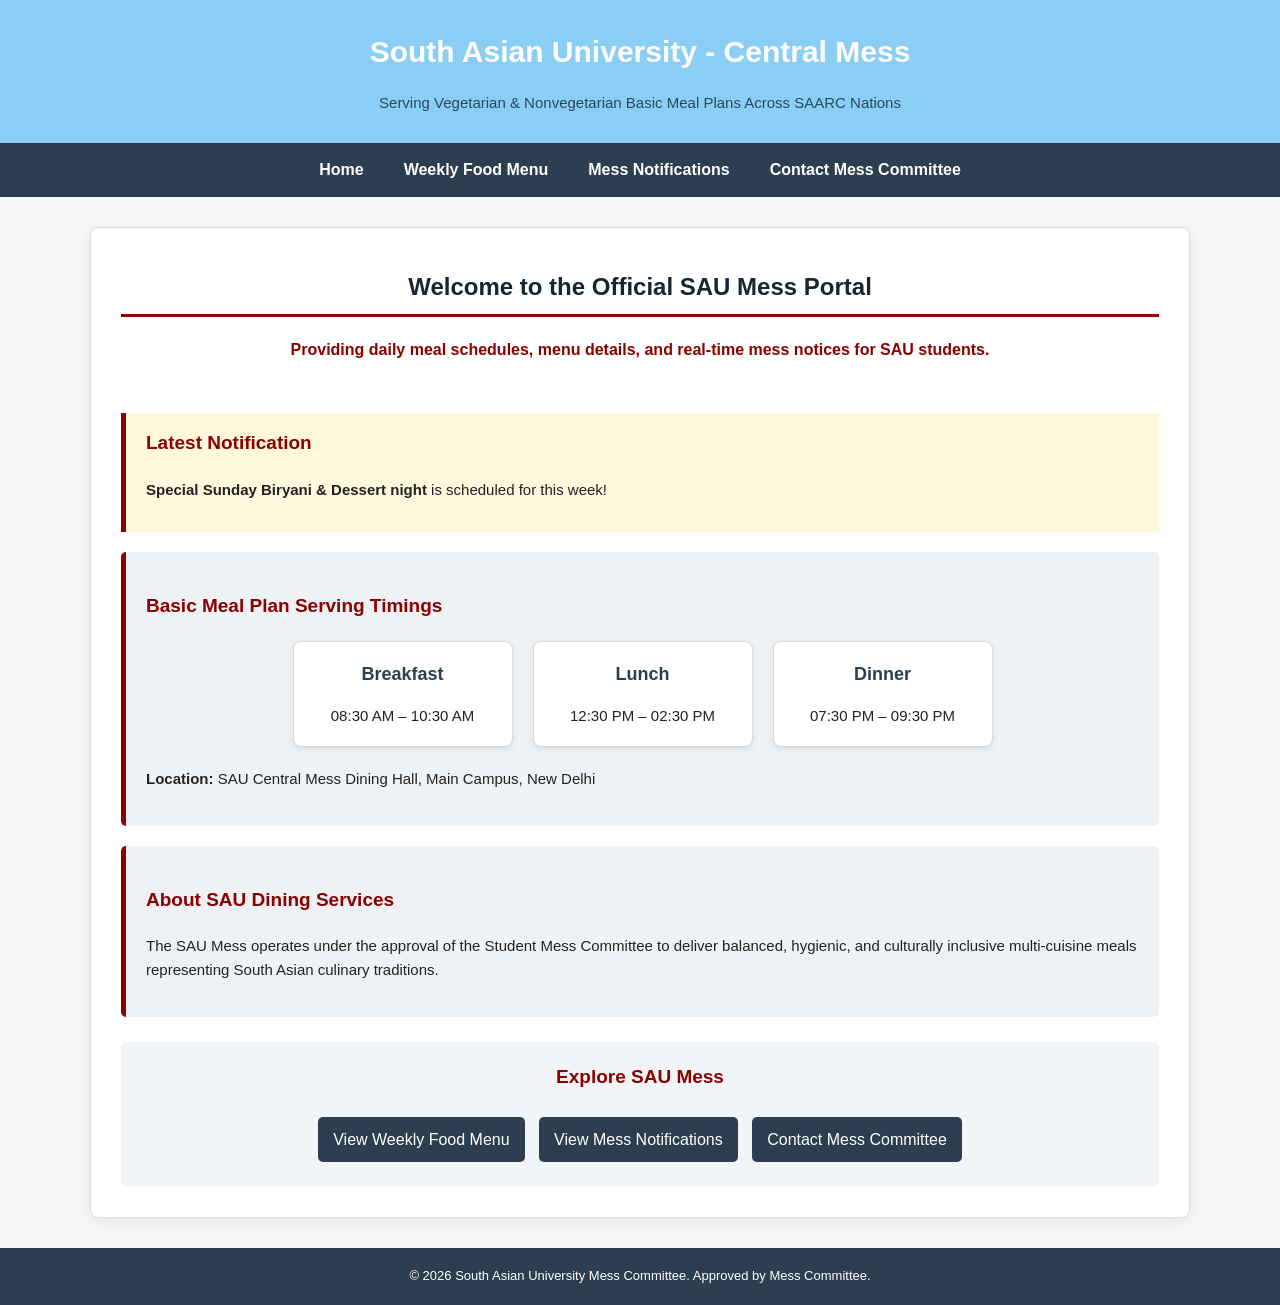
==== index.html @ 36ff06f4 "Add files via upload" ====
<!DOCTYPE html>
<html lang="en">

<head>
    <meta charset="UTF-8">
    <meta name="viewport" content="width=device-width, initial-scale=1.0">

    <title>SAU Central Mess - Home</title>

    <link rel="stylesheet" href="style.css">
</head>

<body>

    <!-- Header -->
    <header id="header">
        <h1>South Asian University - Central Mess</h1>

        <p>
            Serving Vegetarian & Nonvegetarian Basic Meal Plans
            Across SAARC Nations
        </p>
    </header>


    <!-- Navigation Bar -->
    <nav class="nav">

        <a href="index.html">Home</a>

        <a href="events.html">
            Weekly Food Menu
        </a>

        <a href="registration.html">
            Mess Notifications
        </a>

        <a href="contact.html">
            Contact Mess Committee
        </a>

    </nav>


    <!-- Main Content -->
    <main class="content">

        <!-- Welcome Section -->
        <section class="hero-section">

            <h2>Welcome to the Official SAU Mess Portal</h2>

            <p class="welcome-highlight">
                Providing daily meal schedules, menu details,
                and real-time mess notices for SAU students.
            </p>

        </section>


        <!-- Latest Notification -->
        <section class="notification">

            <h3>Latest Notification</h3>

            <p>
                <strong>
                    Special Sunday Biryani & Dessert night
                </strong>
                is scheduled for this week!
            </p>

        </section>


        


        <!-- Meal Timings -->
        <section class="section">

            <h3>Basic Meal Plan Serving Timings</h3>

            <div class="timing-container">

                <div class="timing-card">
                    <h4>Breakfast</h4>
                    <p>08:30 AM – 10:30 AM</p>
                </div>

                <div class="timing-card">
                    <h4>Lunch</h4>
                    <p>12:30 PM – 02:30 PM</p>
                </div>

                <div class="timing-card">
                    <h4>Dinner</h4>
                    <p>07:30 PM – 09:30 PM</p>
                </div>

            </div>

            <p>
                <strong>Location:</strong>
                SAU Central Mess Dining Hall,
                Main Campus, New Delhi
            </p>

        </section>


        <!-- About Section -->
        <section class="section">

            <h3>About SAU Dining Services</h3>

            <p>
                The SAU Mess operates under the approval of the
                Student Mess Committee to deliver balanced,
                hygienic, and culturally inclusive multi-cuisine
                meals representing South Asian culinary traditions.
            </p>

        </section>


        <!-- Quick Links -->
        <section class="quick-links">

            <h3>Explore SAU Mess</h3>

            <a href="events.html">
                View Weekly Food Menu
            </a>

            <a href="registration.html">
                View Mess Notifications
            </a>

            <a href="contact.html">
                Contact Mess Committee
            </a>

        </section>

    </main>


    <!-- Footer -->
    <footer class="footer">

        <p>
            &copy; 2026 South Asian University Mess Committee.
            Approved by Mess Committee.
        </p>

    </footer>

</body>
</html>
---- style.css ----
/* =========================================
   SAU MESS MENU - MAIN CSS
   ========================================= */


/* ---------- General Page Styling ---------- */

* {
    box-sizing: border-box;
}

html {
    scroll-behavior: smooth;
}

body {
    font-family: Arial, Helvetica, sans-serif;
    line-height: 1.6;

    background-color: #f4f6f8;
    color: #222222;

    margin: 0;
    padding: 0;
}


/* ---------- Headings ---------- */

h1,
h2,
h3,
h4 {
    font-family: "Trebuchet MS", Arial, sans-serif;
}

h1 {
    font-size: 30px;
    margin: 0 0 8px;
}

h2 {
    font-size: 24px;

    color: #1a252f;

    border-bottom: 3px solid #8b0000;

    padding-bottom: 8px;

    margin-top: 0;
}

h3 {
    font-size: 19px;
    color: #8b0000;
}

h4 {
    margin-bottom: 5px;
    color: #2c3e50;
}

p {
    font-size: 15px;
}


/* ---------- Header ---------- */

#header {
    background-color: #8bcef5;

    color: white;

    text-align: center;

    padding: 28px 15px;

    box-shadow: 0 2px 6px rgba(0, 0, 0, 0.15);
}

#header p {
    color: #29495c;
    margin-bottom: 0;
}


/* ---------- Navigation Bar ---------- */

.nav {
    background-color: #2c3e50;

    display: flex;

    justify-content: center;

    align-items: center;

    flex-wrap: wrap;

    padding: 0;
}

.nav a {
    color: white;

    text-decoration: none;

    padding: 14px 20px;

    display: block;

    font-weight: bold;

    transition: 0.3s;
}

.nav a:hover {
    background-color: #1a252f;

    color: #8bcef5;
}


/* ---------- Main Content ---------- */

.content {
    width: 88%;

    max-width: 1100px;

    margin: 30px auto;

    background-color: white;

    padding: 30px;

    border-radius: 8px;

    border: 1px solid #dddddd;

    box-shadow: 0 3px 12px rgba(0, 0, 0, 0.08);
}


/* ---------- Home Hero Section ---------- */

.hero-section {
    text-align: center;

    padding: 10px 0 15px;
}

.welcome-highlight {
    color: #8b0000;

    font-weight: bold;

    font-size: 16px;
}


/* ---------- Notification ---------- */

.notification {
    background-color: #fff8dc;

    border-left: 5px solid #8b0000;

    padding: 15px 20px;

    margin: 20px 0;
}

.notification h3 {
    margin-top: 0;
}


/* ---------- Images ---------- */

.image-section {
    margin: 25px 0;

    text-align: center;
}

.image-section img {
    width: 100%;

    max-height: 420px;

    object-fit: cover;

    border-radius: 8px;

    border: 1px solid #dddddd;
}

.contact-image {
    text-align: center;

    margin: 20px 0;
}

.contact-image img {
    width: 100%;

    max-width: 500px;

    height: 280px;

    object-fit: cover;

    border-radius: 8px;
}


/* ---------- General Sections ---------- */

.section {
    background-color: #eef2f5;

    padding: 20px;

    margin: 20px 0;

    border-left: 5px solid #8b0000;

    border-radius: 5px;
}


/* ---------- Meal Timing Cards ---------- */

.timing-container {
    display: flex;

    gap: 20px;

    justify-content: center;

    flex-wrap: wrap;

    margin: 20px 0;
}

.timing-card {
    background-color: white;

    border: 1px solid #d9d9d9;

    border-radius: 8px;

    padding: 18px;

    text-align: center;

    width: 220px;

    box-shadow: 0 2px 7px rgba(0, 0, 0, 0.08);
}

.timing-card h4 {
    font-size: 18px;

    margin-top: 0;
}

.timing-card p {
    margin-bottom: 0;
}


/* ---------- Quick Links ---------- */

.quick-links {
    background-color: #f1f5f8;

    padding: 20px;

    margin-top: 25px;

    border-radius: 6px;

    text-align: center;
}

.quick-links h3 {
    margin-top: 0;
}

.quick-links a {
    display: inline-block;

    background-color: #2c3e50;

    color: white;

    text-decoration: none;

    padding: 10px 15px;

    margin: 5px;

    border-radius: 5px;

    transition: 0.3s;
}

.quick-links a:hover {
    background-color: #8b0000;
}


/* ---------- Menu Sections ---------- */

.menu-section {
    margin-top: 30px;
}

.menu-section h3 {
    background-color: #eef2f5;

    padding: 12px 15px;

    border-left: 5px solid #8b0000;

    border-radius: 4px;
}


/* ---------- Menu Tables ---------- */

.menu-table {
    width: 100%;

    border-collapse: collapse;

    margin-bottom: 30px;

    background-color: white;
}

.menu-table th,
.menu-table td {
    border: 1px solid #d6d6d6;

    padding: 12px;

    text-align: left;
}

.menu-table th {
    background-color: #2c3e50;

    color: white;

    font-size: 16px;
}

.menu-table tr:nth-child(even) {
    background-color: #f7f9fa;
}

.menu-table tr:hover {
    background-color: #eef4f7;
}


/* ---------- Notification Boxes ---------- */

.event-box {
    background-color: #fcf8e3;

    border: 1px solid #eadfbd;

    border-left: 5px solid #8b0000;

    padding: 20px;

    margin-bottom: 20px;

    border-radius: 5px;
}

.event-box h3 {
    margin-top: 0;
}


/* ---------- Feedback Form ---------- */

.feedback-section {
    margin-top: 35px;
}

.form-container {
    background-color: #fafafa;

    padding: 20px;

    border: 1px solid #cccccc;

    border-radius: 6px;
}

fieldset {
    border: 1px solid #cccccc;

    padding: 20px;

    border-radius: 5px;
}

legend {
    color: #8b0000;

    padding: 0 8px;
}

label {
    font-weight: bold;
}

input[type="text"],
input[type="email"],
select,
textarea {
    width: 100%;

    max-width: 700px;

    padding: 10px;

    margin-top: 5px;

    border: 1px solid #cccccc;

    border-radius: 4px;

    font-family: Arial, sans-serif;
}

textarea {
    resize: vertical;
}

.checkbox-row {
    display: flex;

    align-items: flex-start;

    gap: 8px;
}

.checkbox-row label {
    font-weight: normal;
}


/* ---------- Buttons ---------- */

input[type="submit"],
input[type="reset"] {
    color: white;

    border: none;

    padding: 11px 20px;

    cursor: pointer;

    font-weight: bold;

    border-radius: 4px;

    margin-right: 8px;

    transition: 0.3s;
}

input[type="submit"] {
    background-color: #8b0000;
}

input[type="submit"]:hover {
    background-color: #650000;
}

input[type="reset"] {
    background-color: #7f8c8d;
}

input[type="reset"]:hover {
    background-color: #5f6a6b;
}


/* ---------- Footer ---------- */

.footer {
    background-color: #2c3e50;

    color: white;

    text-align: center;

    padding: 18px;

    margin-top: 30px;
}

.footer p {
    margin: 0;

    font-size: 13px;
}


/* ---------- Responsive Design ---------- */

@media (max-width: 700px) {

    h1 {
        font-size: 24px;
    }

    h2 {
        font-size: 21px;
    }

    .content {
        width: 94%;

        padding: 18px;
    }

    .nav {
        flex-direction: column;
    }

    .nav a {
        width: 100%;

        text-align: center;

        border-bottom: 1px solid #445;
    }

    .menu-table {
        font-size: 13px;
    }

    .menu-table th,
    .menu-table td {
        padding: 8px;
    }

    .timing-card {
        width: 100%;
    }

}
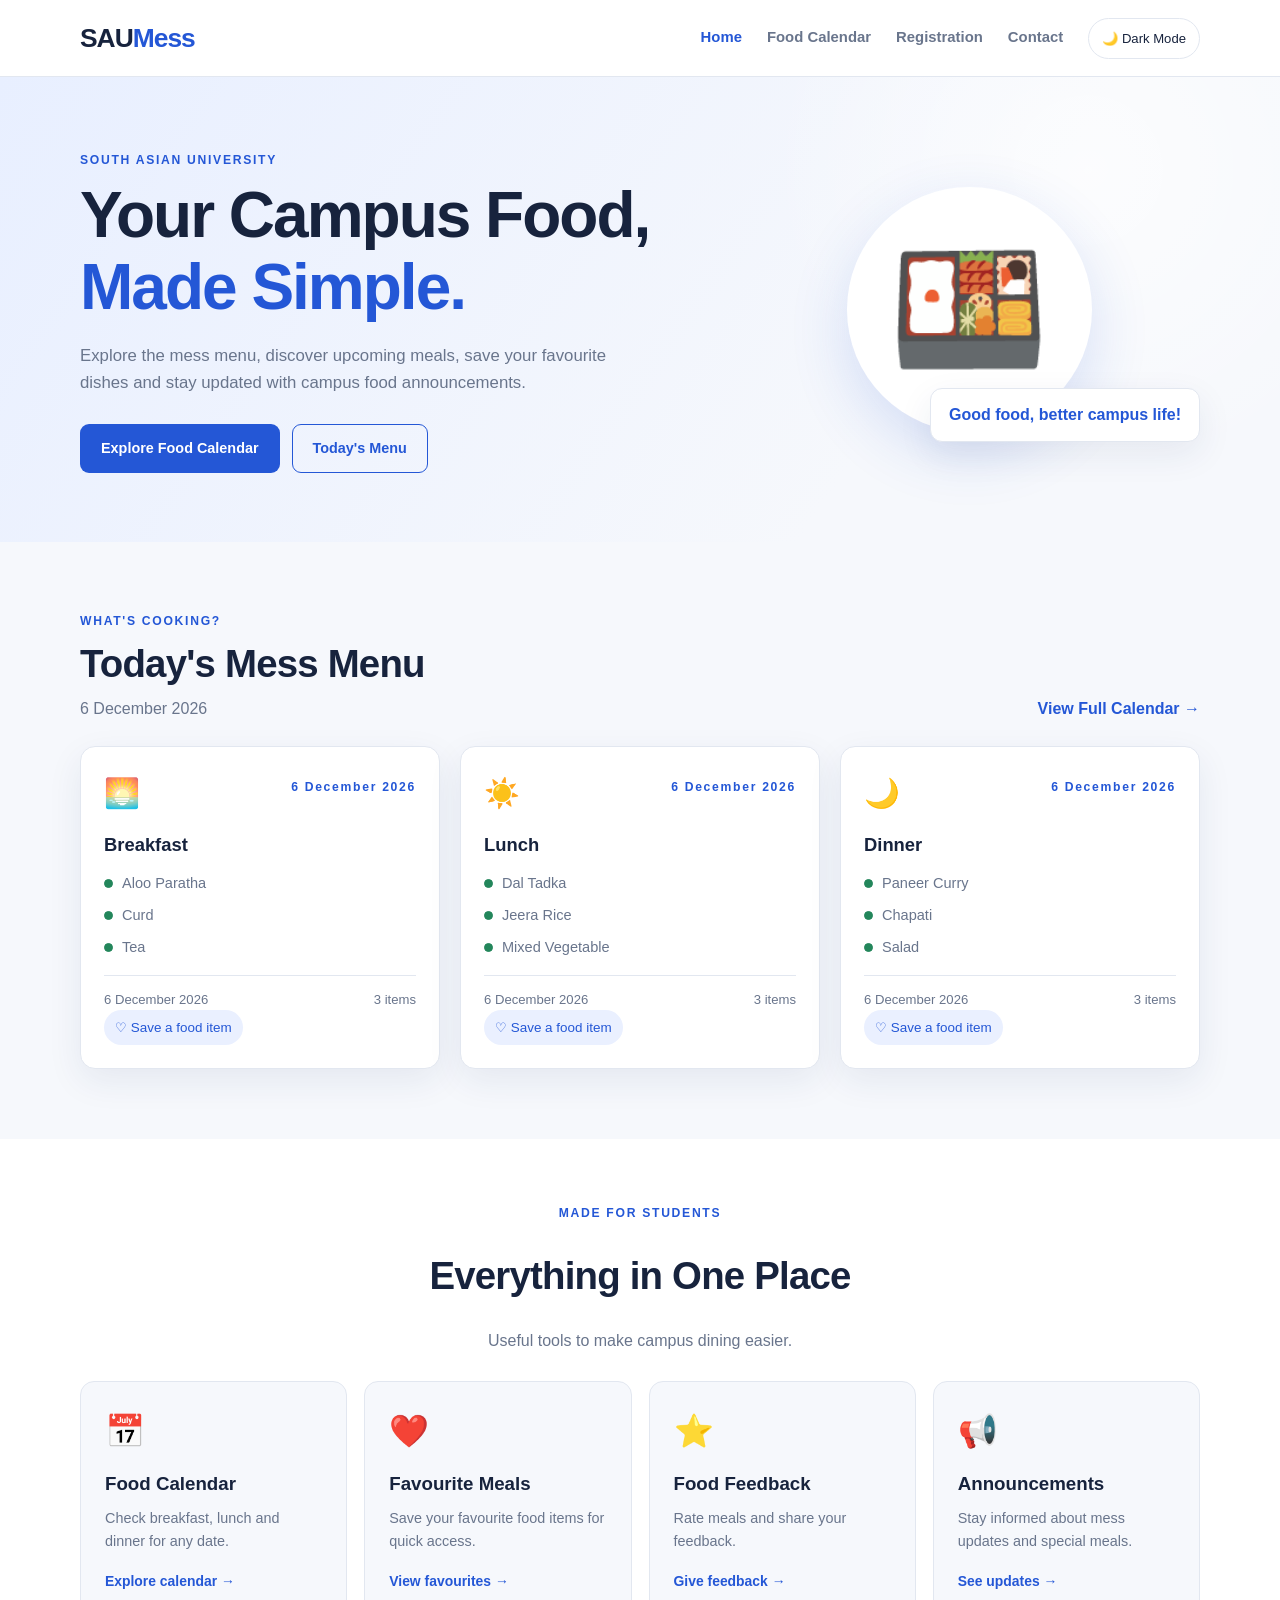
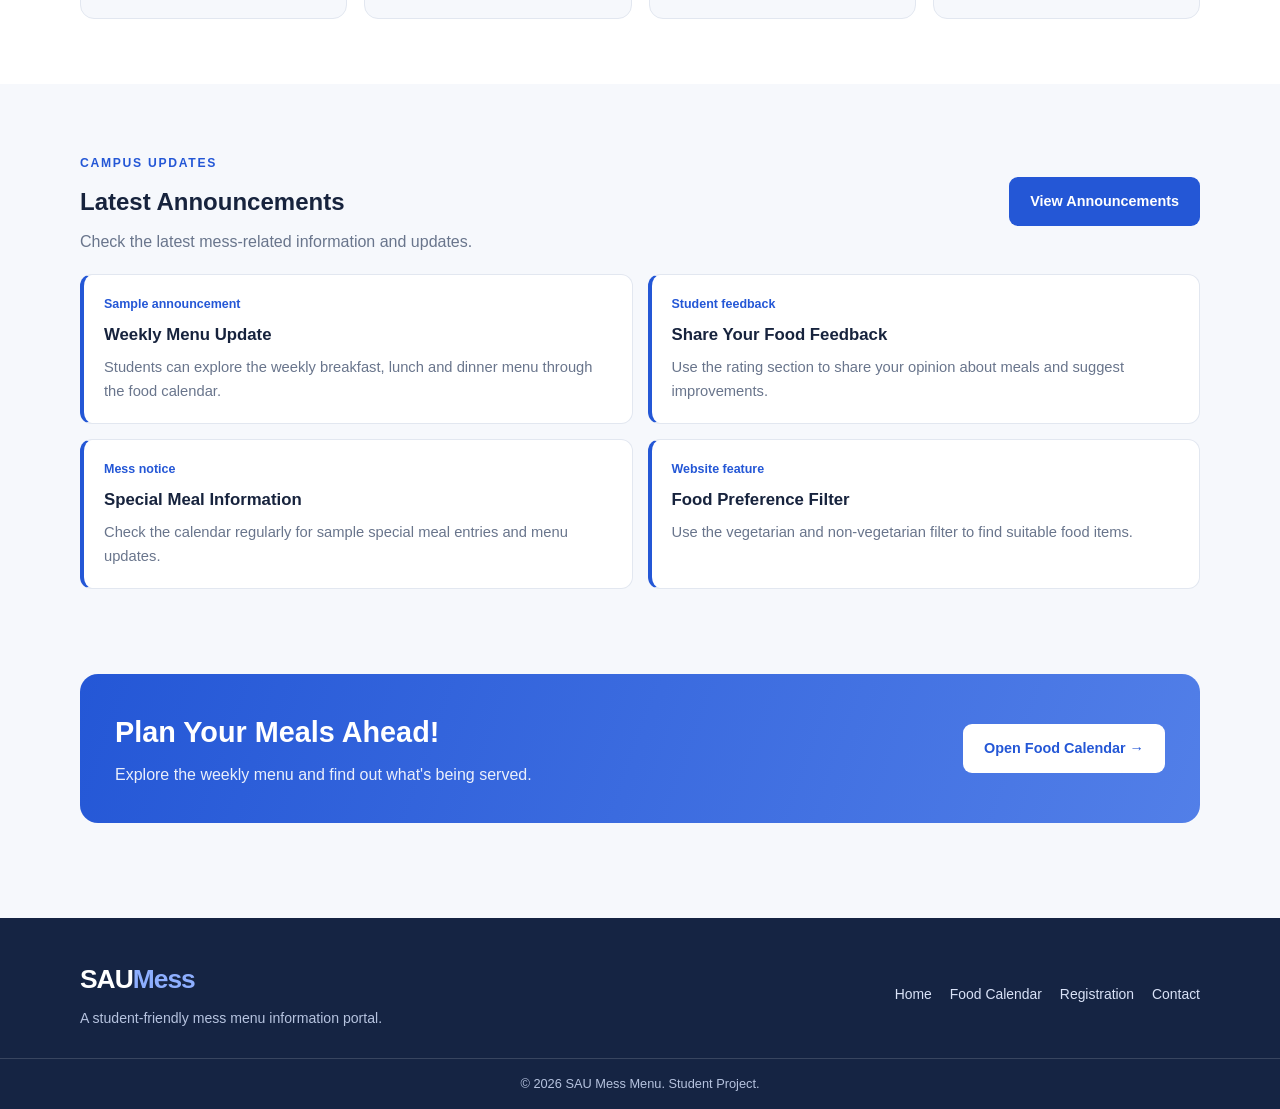
==== commit 502792f8: "Add files via upload" ====
--- a/index.html
+++ b/index.html
@@ -1,161 +1,150 @@
+
 <!DOCTYPE html>
 <html lang="en">
-
 <head>
     <meta charset="UTF-8">
     <meta name="viewport" content="width=device-width, initial-scale=1.0">
-
-    <title>SAU Central Mess - Home</title>
-
+    <title>SAU Mess Menu | Home</title>
     <link rel="stylesheet" href="style.css">
+    <script src="script.js" defer></script>
 </head>
-
 <body>
 
-    <!-- Header -->
-    <header id="header">
-        <h1>South Asian University - Central Mess</h1>
+<header class="site-header">
+    <nav class="navbar container">
+        <a href="index.html" class="logo">SAU<span>Mess</span></a>
 
-        <p>
-            Serving Vegetarian & Nonvegetarian Basic Meal Plans
-            Across SAARC Nations
-        </p>
-    </header>
+        <button class="menu-toggle" id="menuToggle" aria-label="Toggle navigation">
+            ☰
+        </button>
 
+        <div class="nav-links" id="navLinks">
+            <a class="active" href="index.html">Home</a>
+            <a href="events.html">Food Calendar</a>
+            <a href="registration.html">Registration</a>
+            <a href="contact.html">Contact</a>
+            <button class="theme-toggle" id="themeToggle" type="button">🌙 Dark Mode</button>
+        </div>
+    </nav>
+</header>
 
-    <!-- Navigation Bar -->
-    <nav class="nav">
-
-        <a href="index.html">Home</a>
-
-        <a href="events.html">
-            Weekly Food Menu
-        </a>
-
-        <a href="registration.html">
-            Mess Notifications
-        </a>
-
-        <a href="contact.html">
-            Contact Mess Committee
-        </a>
-
-    </nav>
-
-
-    <!-- Main Content -->
-    <main class="content">
-
-        <!-- Welcome Section -->
-        <section class="hero-section">
-
-            <h2>Welcome to the Official SAU Mess Portal</h2>
-
-            <p class="welcome-highlight">
-                Providing daily meal schedules, menu details,
-                and real-time mess notices for SAU students.
-            </p>
-
-        </section>
-
-
-        <!-- Latest Notification -->
-        <section class="notification">
-
-            <h3>Latest Notification</h3>
-
-            <p>
-                <strong>
-                    Special Sunday Biryani & Dessert night
-                </strong>
-                is scheduled for this week!
-            </p>
-
-        </section>
-
-
-        
-
-
-        <!-- Meal Timings -->
-        <section class="section">
-
-            <h3>Basic Meal Plan Serving Timings</h3>
-
-            <div class="timing-container">
-
-                <div class="timing-card">
-                    <h4>Breakfast</h4>
-                    <p>08:30 AM – 10:30 AM</p>
+<main>
+    <section class="hero">
+        <div class="container hero-content">
+            <div class="hero-text">
+                <span class="eyebrow">SOUTH ASIAN UNIVERSITY</span>
+                <h1>Your Campus Food,<br><span>Made Simple.</span></h1>
+                <p>
+                    Explore the mess menu, discover upcoming meals,
+                    save your favourite dishes and stay updated with
+                    campus food announcements.
+                </p>
+                <div class="hero-buttons">
+                    <a href="events.html" class="btn btn-primary">Explore Food Calendar</a>
+                    <a href="#today-menu" class="btn btn-outline">Today's Menu</a>
                 </div>
-
-                <div class="timing-card">
-                    <h4>Lunch</h4>
-                    <p>12:30 PM – 02:30 PM</p>
-                </div>
-
-                <div class="timing-card">
-                    <h4>Dinner</h4>
-                    <p>07:30 PM – 09:30 PM</p>
-                </div>
-
             </div>
 
-            <p>
-                <strong>Location:</strong>
-                SAU Central Mess Dining Hall,
-                Main Campus, New Delhi
-            </p>
+            <div class="hero-visual">
+                <div class="food-illustration">🍱</div>
+                <div class="floating-note">Good food, better campus life!</div>
+            </div>
+        </div>
+    </section>
 
-        </section>
+    <section class="section container" id="today-menu">
+        <div class="section-heading">
+            <div>
+                <span class="eyebrow">WHAT'S COOKING?</span>
+                <h2>Today's Mess Menu</h2>
+                <p id="todayDate" class="muted-text"></p>
+            </div>
+            <a href="events.html" class="text-link">View Full Calendar →</a>
+        </div>
 
+        <div class="meal-grid" id="todayMeals">
+            <p class="muted-text">Loading today's menu...</p>
+        </div>
+    </section>
 
-        <!-- About Section -->
-        <section class="section">
+    <section class="section features-section">
+        <div class="container">
+            <div class="section-heading centered">
+                <span class="eyebrow">MADE FOR STUDENTS</span>
+                <h2>Everything in One Place</h2>
+                <p>Useful tools to make campus dining easier.</p>
+            </div>
 
-            <h3>About SAU Dining Services</h3>
+            <div class="feature-grid">
+                <article class="feature-card">
+                    <div class="feature-icon">📅</div>
+                    <h3>Food Calendar</h3>
+                    <p>Check breakfast, lunch and dinner for any date.</p>
+                    <a href="events.html">Explore calendar →</a>
+                </article>
 
-            <p>
-                The SAU Mess operates under the approval of the
-                Student Mess Committee to deliver balanced,
-                hygienic, and culturally inclusive multi-cuisine
-                meals representing South Asian culinary traditions.
-            </p>
+                <article class="feature-card">
+                    <div class="feature-icon">❤️</div>
+                    <h3>Favourite Meals</h3>
+                    <p>Save your favourite food items for quick access.</p>
+                    <a href="events.html#favourites">View favourites →</a>
+                </article>
 
-        </section>
+                <article class="feature-card">
+                    <div class="feature-icon">⭐</div>
+                    <h3>Food Feedback</h3>
+                    <p>Rate meals and share your feedback.</p>
+                    <a href="events.html#feedback">Give feedback →</a>
+                </article>
 
+                <article class="feature-card">
+                    <div class="feature-icon">📢</div>
+                    <h3>Announcements</h3>
+                    <p>Stay informed about mess updates and special meals.</p>
+                    <a href="events.html#announcements">See updates →</a>
+                </article>
+            </div>
+        </div>
+    </section>
 
-        <!-- Quick Links -->
-        <section class="quick-links">
+    <section class="section container">
+        <div class="announcement-preview">
+            <div>
+                <span class="eyebrow">CAMPUS UPDATES</span>
+                <h2>Latest Announcements</h2>
+                <p>Check the latest mess-related information and updates.</p>
+            </div>
+            <a href="events.html#announcements" class="btn btn-primary">View Announcements</a>
+        </div>
+        <div class="announcement-list" id="homeAnnouncements"></div>
+    </section>
 
-            <h3>Explore SAU Mess</h3>
+    <section class="section container">
+        <div class="cta-banner">
+            <div>
+                <h2>Plan Your Meals Ahead!</h2>
+                <p>Explore the weekly menu and find out what's being served.</p>
+            </div>
+            <a href="events.html" class="btn btn-light">Open Food Calendar →</a>
+        </div>
+    </section>
+</main>
 
-            <a href="events.html">
-                View Weekly Food Menu
-            </a>
-
-            <a href="registration.html">
-                View Mess Notifications
-            </a>
-
-            <a href="contact.html">
-                Contact Mess Committee
-            </a>
-
-        </section>
-
-    </main>
-
-
-    <!-- Footer -->
-    <footer class="footer">
-
-        <p>
-            &copy; 2026 South Asian University Mess Committee.
-            Approved by Mess Committee.
-        </p>
-
-    </footer>
+<footer class="site-footer">
+    <div class="container footer-content">
+        <div>
+            <a href="index.html" class="logo footer-logo">SAU<span>Mess</span></a>
+            <p>A student-friendly mess menu information portal.</p>
+        </div>
+        <div class="footer-links">
+            <a href="index.html">Home</a>
+            <a href="events.html">Food Calendar</a>
+            <a href="registration.html">Registration</a>
+            <a href="contact.html">Contact</a>
+        </div>
+    </div>
+    <p class="copyright">© <span class="current-year"></span> SAU Mess Menu. Student Project.</p>
+</footer>
 
 </body>
-</html>+</html>
--- a/style.css
+++ b/style.css
@@ -1,11 +1,41 @@
-/* =========================================
-   SAU MESS MENU - MAIN CSS
-   ========================================= */
-
-
-/* ---------- General Page Styling ---------- */
+
+/* =====================================
+   SAU MESS MENU - MAIN STYLESHEET
+===================================== */
+
+:root {
+    --primary: #2457d6;
+    --primary-dark: #173fa8;
+    --primary-light: #eaf0ff;
+    --accent: #f2a93b;
+    --background: #f6f8fc;
+    --surface: #ffffff;
+    --text: #17233d;
+    --muted: #69758c;
+    --border: #e2e7f0;
+    --success: #23865b;
+    --danger: #c34c4c;
+    --shadow: 0 12px 35px rgba(30, 55, 100, 0.08);
+}
+
+body.dark-mode {
+    --primary: #82a5ff;
+    --primary-dark: #a9c0ff;
+    --primary-light: #243453;
+    --accent: #f4bd68;
+    --background: #111827;
+    --surface: #1c2739;
+    --text: #eef3ff;
+    --muted: #a8b4c9;
+    --border: #354158;
+    --success: #64d6a0;
+    --danger: #ff8989;
+    --shadow: 0 12px 35px rgba(0, 0, 0, 0.18);
+}
 
 * {
+    margin: 0;
+    padding: 0;
     box-sizing: border-box;
 }
 
@@ -15,551 +45,1116 @@
 
 body {
     font-family: Arial, Helvetica, sans-serif;
+    background: var(--background);
+    color: var(--text);
     line-height: 1.6;
-
-    background-color: #f4f6f8;
-    color: #222222;
-
-    margin: 0;
-    padding: 0;
-}
-
-
-/* ---------- Headings ---------- */
-
-h1,
-h2,
-h3,
-h4 {
-    font-family: "Trebuchet MS", Arial, sans-serif;
-}
-
-h1 {
-    font-size: 30px;
-    margin: 0 0 8px;
-}
-
-h2 {
-    font-size: 24px;
-
-    color: #1a252f;
-
-    border-bottom: 3px solid #8b0000;
-
-    padding-bottom: 8px;
-
-    margin-top: 0;
-}
-
-h3 {
-    font-size: 19px;
-    color: #8b0000;
-}
-
-h4 {
+    transition: background 0.25s, color 0.25s;
+}
+
+a {
+    color: inherit;
+    text-decoration: none;
+}
+
+button,
+input,
+select,
+textarea {
+    font: inherit;
+}
+
+button {
+    cursor: pointer;
+}
+
+.container {
+    width: min(1120px, 90%);
+    margin: auto;
+}
+
+.section {
+    padding-top: 65px;
+    padding-bottom: 20px;
+}
+
+.muted-text {
+    color: var(--muted);
+}
+
+.eyebrow {
+    display: inline-block;
+    color: var(--primary);
+    font-size: 0.76rem;
+    font-weight: 800;
+    letter-spacing: 1.7px;
+    margin-bottom: 10px;
+}
+
+/* HEADER AND NAVIGATION */
+
+.site-header {
+    background: var(--surface);
+    border-bottom: 1px solid var(--border);
+    position: sticky;
+    top: 0;
+    z-index: 100;
+}
+
+.navbar {
+    min-height: 76px;
+    display: flex;
+    align-items: center;
+    justify-content: space-between;
+    gap: 20px;
+}
+
+.logo {
+    font-size: 1.65rem;
+    font-weight: 900;
+    color: var(--text);
+    letter-spacing: -1px;
+}
+
+.logo span {
+    color: var(--primary);
+}
+
+.nav-links {
+    display: flex;
+    align-items: center;
+    gap: 25px;
+}
+
+.nav-links a {
+    color: var(--muted);
+    font-size: 0.93rem;
+    font-weight: 600;
+    transition: color 0.2s;
+}
+
+.nav-links a:hover,
+.nav-links a.active {
+    color: var(--primary);
+}
+
+.theme-toggle {
+    border: 1px solid var(--border);
+    background: var(--surface);
+    color: var(--text);
+    border-radius: 30px;
+    padding: 9px 13px;
+    font-size: 0.82rem;
+}
+
+.menu-toggle {
+    display: none;
+    background: var(--primary-light);
+    color: var(--primary);
+    border: none;
+    border-radius: 8px;
+    padding: 8px 12px;
+    font-size: 1.3rem;
+}
+
+/* BUTTONS */
+
+.btn {
+    display: inline-flex;
+    justify-content: center;
+    align-items: center;
+    gap: 8px;
+    border: 1px solid transparent;
+    border-radius: 9px;
+    padding: 12px 20px;
+    font-weight: 700;
+    font-size: 0.9rem;
+    transition: 0.2s;
+    cursor: pointer;
+}
+
+.btn-primary {
+    color: white;
+    background: var(--primary);
+}
+
+.btn-primary:hover {
+    background: var(--primary-dark);
+    transform: translateY(-2px);
+}
+
+.btn-outline {
+    color: var(--primary);
+    border-color: var(--primary);
+    background: transparent;
+}
+
+.btn-outline:hover {
+    background: var(--primary-light);
+}
+
+.btn-light {
+    background: white;
+    color: #2457d6;
+}
+
+.full-width {
+    width: 100%;
+}
+
+/* HERO SECTION */
+
+.hero {
+    background:
+        radial-gradient(circle at 85% 20%, rgba(255,255,255,0.65), transparent 28%),
+        linear-gradient(125deg, #e8efff, #f6f8fc 70%);
+    overflow: hidden;
+}
+
+body.dark-mode .hero {
+    background: linear-gradient(125deg, #202e49, #111827 75%);
+}
+
+.hero-content {
+    min-height: 465px;
+    display: grid;
+    grid-template-columns: 1.15fr 0.85fr;
+    align-items: center;
+    gap: 35px;
+    padding-top: 50px;
+    padding-bottom: 50px;
+}
+
+.hero h1 {
+    font-size: clamp(2.5rem, 5vw, 4.2rem);
+    line-height: 1.12;
+    letter-spacing: -2px;
+    margin-bottom: 20px;
+}
+
+.hero h1 span {
+    color: var(--primary);
+}
+
+.hero-text p {
+    color: var(--muted);
+    max-width: 550px;
+    margin-bottom: 27px;
+    font-size: 1.05rem;
+}
+
+.hero-buttons {
+    display: flex;
+    flex-wrap: wrap;
+    gap: 12px;
+}
+
+.hero-visual {
+    min-height: 320px;
+    display: flex;
+    align-items: center;
+    justify-content: center;
+    position: relative;
+}
+
+.food-illustration {
+    height: 245px;
+    width: 245px;
+    display: grid;
+    place-items: center;
+    border-radius: 50%;
+    background: white;
+    box-shadow: 0 20px 60px rgba(36, 87, 214, 0.16);
+    font-size: 8rem;
+}
+
+.floating-note {
+    position: absolute;
+    bottom: 28px;
+    right: 0;
+    background: var(--surface);
+    border: 1px solid var(--border);
+    box-shadow: var(--shadow);
+    border-radius: 12px;
+    padding: 13px 18px;
+    font-weight: 700;
+    color: var(--primary);
+}
+
+/* SECTION HEADINGS */
+
+.section-heading {
+    display: flex;
+    justify-content: space-between;
+    align-items: end;
+    gap: 20px;
+    margin-bottom: 25px;
+}
+
+.section-heading h2,
+.page-heading h1 {
+    font-size: clamp(1.8rem, 3vw, 2.5rem);
+    letter-spacing: -0.8px;
+    line-height: 1.2;
+}
+
+.section-heading p {
+    margin-top: 8px;
+    color: var(--muted);
+}
+
+.centered {
+    display: flex;
+    flex-direction: column;
+    align-items: center;
+    text-align: center;
+}
+
+.text-link {
+    color: var(--primary);
+    font-weight: 700;
+    white-space: nowrap;
+}
+
+/* MEAL CARDS */
+
+.meal-grid {
+    display: grid;
+    grid-template-columns: repeat(3, 1fr);
+    gap: 20px;
+}
+
+.meal-card {
+    background: var(--surface);
+    border: 1px solid var(--border);
+    border-radius: 15px;
+    padding: 23px;
+    box-shadow: var(--shadow);
+    min-width: 0;
+}
+
+.meal-card-top {
+    display: flex;
+    align-items: center;
+    justify-content: space-between;
+    gap: 10px;
+    margin-bottom: 14px;
+}
+
+.meal-icon {
+    font-size: 1.8rem;
+}
+
+.meal-card h3 {
+    margin-bottom: 12px;
+    font-size: 1.15rem;
+}
+
+.meal-card ul {
+    list-style: none;
+    display: grid;
+    gap: 9px;
+}
+
+.meal-card li {
+    display: flex;
+    align-items: center;
+    gap: 9px;
+    font-size: 0.91rem;
+    color: var(--muted);
+}
+
+.food-dot {
+    height: 9px;
+    width: 9px;
+    display: inline-block;
+    flex-shrink: 0;
+    border-radius: 50%;
+    border: 1.5px solid #23865b;
+}
+
+.food-dot.veg {
+    background: #23865b;
+}
+
+.food-dot.nonveg {
+    background: #d94b4b;
+    border-color: #d94b4b;
+}
+
+.meal-card-bottom {
+    border-top: 1px solid var(--border);
+    padding-top: 13px;
+    margin-top: 15px;
+    display: flex;
+    align-items: center;
+    justify-content: space-between;
+    gap: 10px;
+    color: var(--muted);
+    font-size: 0.82rem;
+}
+
+.favorite-button {
+    background: var(--primary-light);
+    border: none;
+    border-radius: 20px;
+    padding: 7px 11px;
+    color: var(--primary);
+    font-size: 0.84rem;
+}
+
+.favorite-button.saved {
+    color: #d94b6a;
+}
+
+.empty-state {
+    background: var(--surface);
+    border: 1px dashed var(--border);
+    color: var(--muted);
+    border-radius: 12px;
+    padding: 25px;
+    text-align: center;
+    grid-column: 1 / -1;
+}
+
+/* FEATURES */
+
+.features-section {
+    background: var(--surface);
+    margin-top: 50px;
+    padding-bottom: 65px;
+}
+
+.feature-grid {
+    display: grid;
+    grid-template-columns: repeat(4, 1fr);
+    gap: 17px;
+    margin-top: 28px;
+}
+
+.feature-card {
+    background: var(--background);
+    border: 1px solid var(--border);
+    padding: 24px;
+    border-radius: 14px;
+    transition: transform 0.2s, box-shadow 0.2s;
+}
+
+.feature-card:hover {
+    transform: translateY(-5px);
+    box-shadow: var(--shadow);
+}
+
+.feature-icon {
+    font-size: 2rem;
+    display: inline-block;
+    margin-bottom: 12px;
+}
+
+.feature-card h3 {
+    margin-bottom: 8px;
+}
+
+.feature-card p {
+    color: var(--muted);
+    font-size: 0.9rem;
+    margin-bottom: 15px;
+}
+
+.feature-card a {
+    color: var(--primary);
+    font-size: 0.87rem;
+    font-weight: 700;
+}
+
+/* ANNOUNCEMENTS */
+
+.announcement-preview {
+    display: flex;
+    align-items: center;
+    justify-content: space-between;
+    gap: 20px;
+    margin-bottom: 20px;
+}
+
+.announcement-preview p {
+    color: var(--muted);
+    margin-top: 7px;
+}
+
+.announcement-list {
+    display: grid;
+    grid-template-columns: repeat(2, 1fr);
+    gap: 15px;
+}
+
+.announcement-card {
+    background: var(--surface);
+    border: 1px solid var(--border);
+    border-left: 4px solid var(--primary);
+    border-radius: 12px;
+    padding: 20px;
+}
+
+.announcement-card h3 {
+    margin-bottom: 7px;
+    font-size: 1.05rem;
+}
+
+.announcement-card p {
+    color: var(--muted);
+    font-size: 0.92rem;
+}
+
+.announcement-date {
+    display: block;
+    color: var(--primary);
+    font-size: 0.78rem;
+    font-weight: 700;
+    margin-bottom: 7px;
+}
+
+/* CTA */
+
+.cta-banner {
+    background: linear-gradient(110deg, #2457d6, #527fe8);
+    color: white;
+    border-radius: 18px;
+    padding: 35px;
+    display: flex;
+    align-items: center;
+    justify-content: space-between;
+    gap: 20px;
+}
+
+.cta-banner h2 {
+    font-size: 1.8rem;
+}
+
+.cta-banner p {
+    opacity: 0.9;
+    margin-top: 7px;
+}
+
+/* PAGE HEADINGS */
+
+.page-main {
+    min-height: 70vh;
+}
+
+.page-heading {
+    text-align: center;
+    padding-top: 60px;
+    padding-bottom: 15px;
+}
+
+.page-heading p {
+    color: var(--muted);
+    margin-top: 12px;
+}
+
+/* PANELS AND CALENDAR */
+
+.panel {
+    background: var(--surface);
+    border: 1px solid var(--border);
+    border-radius: 15px;
+    padding: 23px;
+    box-shadow: var(--shadow);
+}
+
+.calendar-layout {
+    display: grid;
+    grid-template-columns: 1fr 1fr;
+    align-items: start;
+    gap: 22px;
+}
+
+.calendar-top {
+    display: flex;
+    justify-content: space-between;
+    align-items: center;
+    margin-bottom: 23px;
+    gap: 10px;
+}
+
+.calendar-top h2 {
+    font-size: 1.15rem;
+    text-align: center;
+}
+
+.icon-button {
+    border: 1px solid var(--border);
+    color: var(--primary);
+    background: var(--primary-light);
+    border-radius: 8px;
+    height: 38px;
+    width: 38px;
+    font-size: 1.6rem;
+    line-height: 1;
+}
+
+.calendar-weekdays,
+.calendar-days {
+    display: grid;
+    grid-template-columns: repeat(7, 1fr);
+    gap: 7px;
+    text-align: center;
+}
+
+.calendar-weekdays {
+    color: var(--muted);
+    font-size: 0.78rem;
+    font-weight: 700;
+    margin-bottom: 10px;
+}
+
+.calendar-day {
+    min-height: 40px;
+    border: 1px solid transparent;
+    border-radius: 9px;
+    background: transparent;
+    color: var(--text);
+    font-size: 0.9rem;
+}
+
+.calendar-day:hover {
+    background: var(--primary-light);
+}
+
+.calendar-day.today {
+    border-color: var(--primary);
+    color: var(--primary);
+    font-weight: 800;
+}
+
+.calendar-day.selected {
+    background: var(--primary);
+    color: white;
+    font-weight: 800;
+}
+
+.calendar-day.other-month {
+    color: var(--muted);
+    opacity: 0.4;
+}
+
+.calendar-legend {
+    display: flex;
+    gap: 20px;
+    margin: 19px 0;
+    color: var(--muted);
+    font-size: 0.8rem;
+}
+
+.legend-dot {
+    height: 9px;
+    width: 9px;
+    display: inline-block;
+    border-radius: 50%;
+    margin-right: 5px;
+}
+
+.today-dot {
+    background: transparent;
+    border: 2px solid var(--primary);
+}
+
+.selected-dot {
+    background: var(--primary);
+}
+
+.selected-menu-panel h2 {
     margin-bottom: 5px;
-    color: #2c3e50;
-}
-
-p {
-    font-size: 15px;
-}
-
-
-/* ---------- Header ---------- */
-
-#header {
-    background-color: #8bcef5;
-
-    color: white;
-
-    text-align: center;
-
-    padding: 28px 15px;
-
-    box-shadow: 0 2px 6px rgba(0, 0, 0, 0.15);
-}
-
-#header p {
-    color: #29495c;
-    margin-bottom: 0;
-}
-
-
-/* ---------- Navigation Bar ---------- */
-
-.nav {
-    background-color: #2c3e50;
-
-    display: flex;
-
-    justify-content: center;
-
-    align-items: center;
-
-    flex-wrap: wrap;
-
-    padding: 0;
-}
-
-.nav a {
-    color: white;
-
-    text-decoration: none;
-
-    padding: 14px 20px;
-
-    display: block;
-
-    font-weight: bold;
-
-    transition: 0.3s;
-}
-
-.nav a:hover {
-    background-color: #1a252f;
-
-    color: #8bcef5;
-}
-
-
-/* ---------- Main Content ---------- */
-
-.content {
-    width: 88%;
-
-    max-width: 1100px;
-
-    margin: 30px auto;
-
-    background-color: white;
-
-    padding: 30px;
-
-    border-radius: 8px;
-
-    border: 1px solid #dddddd;
-
-    box-shadow: 0 3px 12px rgba(0, 0, 0, 0.08);
-}
-
-
-/* ---------- Home Hero Section ---------- */
-
-.hero-section {
-    text-align: center;
-
-    padding: 10px 0 15px;
-}
-
-.welcome-highlight {
-    color: #8b0000;
-
-    font-weight: bold;
-
-    font-size: 16px;
-}
-
-
-/* ---------- Notification ---------- */
-
-.notification {
-    background-color: #fff8dc;
-
-    border-left: 5px solid #8b0000;
-
-    padding: 15px 20px;
-
-    margin: 20px 0;
-}
-
-.notification h3 {
-    margin-top: 0;
-}
-
-
-/* ---------- Images ---------- */
-
-.image-section {
-    margin: 25px 0;
-
-    text-align: center;
-}
-
-.image-section img {
-    width: 100%;
-
-    max-height: 420px;
-
-    object-fit: cover;
-
-    border-radius: 8px;
-
-    border: 1px solid #dddddd;
-}
-
-.contact-image {
-    text-align: center;
-
-    margin: 20px 0;
-}
-
-.contact-image img {
-    width: 100%;
-
-    max-width: 500px;
-
-    height: 280px;
-
-    object-fit: cover;
-
-    border-radius: 8px;
-}
-
-
-/* ---------- General Sections ---------- */
-
-.section {
-    background-color: #eef2f5;
-
-    padding: 20px;
-
-    margin: 20px 0;
-
-    border-left: 5px solid #8b0000;
-
-    border-radius: 5px;
-}
-
-
-/* ---------- Meal Timing Cards ---------- */
-
-.timing-container {
-    display: flex;
-
-    gap: 20px;
-
-    justify-content: center;
-
-    flex-wrap: wrap;
-
-    margin: 20px 0;
-}
-
-.timing-card {
-    background-color: white;
-
-    border: 1px solid #d9d9d9;
-
-    border-radius: 8px;
-
-    padding: 18px;
-
-    text-align: center;
-
-    width: 220px;
-
-    box-shadow: 0 2px 7px rgba(0, 0, 0, 0.08);
-}
-
-.timing-card h4 {
-    font-size: 18px;
-
-    margin-top: 0;
-}
-
-.timing-card p {
-    margin-bottom: 0;
-}
-
-
-/* ---------- Quick Links ---------- */
-
-.quick-links {
-    background-color: #f1f5f8;
-
-    padding: 20px;
-
-    margin-top: 25px;
-
-    border-radius: 6px;
-
-    text-align: center;
-}
-
-.quick-links h3 {
-    margin-top: 0;
-}
-
-.quick-links a {
-    display: inline-block;
-
-    background-color: #2c3e50;
-
-    color: white;
-
-    text-decoration: none;
-
-    padding: 10px 15px;
-
-    margin: 5px;
-
-    border-radius: 5px;
-
-    transition: 0.3s;
-}
-
-.quick-links a:hover {
-    background-color: #8b0000;
-}
-
-
-/* ---------- Menu Sections ---------- */
-
-.menu-section {
-    margin-top: 30px;
-}
-
-.menu-section h3 {
-    background-color: #eef2f5;
-
-    padding: 12px 15px;
-
-    border-left: 5px solid #8b0000;
-
-    border-radius: 4px;
-}
-
-
-/* ---------- Menu Tables ---------- */
-
-.menu-table {
-    width: 100%;
-
-    border-collapse: collapse;
-
-    margin-bottom: 30px;
-
-    background-color: white;
-}
-
-.menu-table th,
-.menu-table td {
-    border: 1px solid #d6d6d6;
-
-    padding: 12px;
-
-    text-align: left;
-}
-
-.menu-table th {
-    background-color: #2c3e50;
-
-    color: white;
-
-    font-size: 16px;
-}
-
-.menu-table tr:nth-child(even) {
-    background-color: #f7f9fa;
-}
-
-.menu-table tr:hover {
-    background-color: #eef4f7;
-}
-
-
-/* ---------- Notification Boxes ---------- */
-
-.event-box {
-    background-color: #fcf8e3;
-
-    border: 1px solid #eadfbd;
-
-    border-left: 5px solid #8b0000;
-
-    padding: 20px;
-
+}
+
+.selected-meals {
+    display: grid;
+    gap: 12px;
+    margin-top: 20px;
+}
+
+.selected-meal {
+    padding: 14px;
+    background: var(--background);
+    border: 1px solid var(--border);
+    border-radius: 10px;
+}
+
+.selected-meal h3 {
+    font-size: 0.95rem;
+    margin-bottom: 7px;
+}
+
+.selected-meal p {
+    color: var(--muted);
+    font-size: 0.87rem;
+}
+
+/* SEARCH AND FILTERS */
+
+.filter-panel {
+    display: grid;
+    grid-template-columns: 1fr 230px;
+    gap: 18px;
     margin-bottom: 20px;
-
-    border-radius: 5px;
-}
-
-.event-box h3 {
-    margin-top: 0;
-}
-
-
-/* ---------- Feedback Form ---------- */
-
-.feedback-section {
-    margin-top: 35px;
-}
-
-.form-container {
-    background-color: #fafafa;
-
-    padding: 20px;
-
-    border: 1px solid #cccccc;
-
-    border-radius: 6px;
-}
-
-fieldset {
-    border: 1px solid #cccccc;
-
-    padding: 20px;
-
-    border-radius: 5px;
-}
-
-legend {
-    color: #8b0000;
-
-    padding: 0 8px;
-}
-
-label {
-    font-weight: bold;
-}
-
-input[type="text"],
-input[type="email"],
+}
+
+.form-group,
+.search-box,
+.filter-box {
+    display: flex;
+    flex-direction: column;
+    gap: 7px;
+}
+
+.form-group label,
+.search-box label,
+.filter-box label {
+    font-size: 0.88rem;
+    font-weight: 700;
+}
+
+input,
 select,
 textarea {
     width: 100%;
-
-    max-width: 700px;
-
-    padding: 10px;
-
-    margin-top: 5px;
-
-    border: 1px solid #cccccc;
-
-    border-radius: 4px;
-
-    font-family: Arial, sans-serif;
+    border: 1px solid var(--border);
+    background: var(--background);
+    color: var(--text);
+    border-radius: 8px;
+    padding: 12px;
+    outline: none;
+}
+
+input:focus,
+select:focus,
+textarea:focus {
+    border-color: var(--primary);
+    box-shadow: 0 0 0 3px rgba(36, 87, 214, 0.1);
 }
 
 textarea {
     resize: vertical;
 }
 
-.checkbox-row {
-    display: flex;
-
-    align-items: flex-start;
-
-    gap: 8px;
-}
-
-.checkbox-row label {
-    font-weight: normal;
-}
-
-
-/* ---------- Buttons ---------- */
-
-input[type="submit"],
-input[type="reset"] {
+/* WEEKLY MENU */
+
+.weekly-menu-wrap {
+    overflow-x: auto;
+}
+
+.weekly-menu {
+    min-width: 700px;
+}
+
+.weekly-table {
+    width: 100%;
+    border-collapse: collapse;
+    text-align: left;
+}
+
+.weekly-table th,
+.weekly-table td {
+    border-bottom: 1px solid var(--border);
+    padding: 14px 12px;
+    vertical-align: top;
+}
+
+.weekly-table th {
+    background: var(--primary-light);
+    color: var(--primary);
+    font-size: 0.87rem;
+}
+
+.weekly-table td {
+    font-size: 0.86rem;
+}
+
+.weekly-table tr:last-child td {
+    border-bottom: none;
+}
+
+.weekly-day {
+    font-weight: 800;
+    white-space: nowrap;
+}
+
+.weekly-food {
+    display: block;
+    margin-bottom: 6px;
+    color: var(--muted);
+}
+
+/* FORMS */
+
+.form-section {
+    max-width: 820px;
+    margin: 30px auto 70px;
+}
+
+.form-card h2 {
+    margin-bottom: 23px;
+}
+
+.form-grid {
+    display: grid;
+    grid-template-columns: 1fr 1fr;
+    gap: 20px;
+}
+
+.form-card .form-group {
+    margin-bottom: 19px;
+}
+
+.checkbox-label {
+    display: flex;
+    align-items: center;
+    gap: 10px;
+    color: var(--muted);
+    font-size: 0.9rem;
+    margin: 10px 0 20px;
+}
+
+.checkbox-label input {
+    width: auto;
+    accent-color: var(--primary);
+}
+
+.form-message {
+    margin-top: 13px;
+    font-size: 0.9rem;
+    font-weight: 700;
+}
+
+.form-message.success {
+    color: var(--success);
+}
+
+.form-message.error {
+    color: var(--danger);
+}
+
+.small-note {
+    margin-top: 15px;
+    font-size: 0.79rem;
+    color: var(--muted);
+}
+
+/* RATING SECTION */
+
+.feedback-results {
+    margin-top: 30px;
+}
+
+.feedback-results h3 {
+    margin-bottom: 15px;
+}
+
+.rating-list {
+    display: grid;
+    gap: 12px;
+}
+
+.rating-entry {
+    background: var(--surface);
+    border: 1px solid var(--border);
+    padding: 17px;
+    border-radius: 11px;
+}
+
+.rating-entry strong {
+    display: block;
+    margin-bottom: 5px;
+}
+
+.rating-stars {
+    color: #e7a323;
+    letter-spacing: 2px;
+}
+
+.rating-entry p {
+    color: var(--muted);
+    font-size: 0.88rem;
+    margin-top: 5px;
+}
+
+/* CONTACT PAGE */
+
+.contact-layout {
+    display: grid;
+    grid-template-columns: 0.8fr 1.2fr;
+    gap: 25px;
+    align-items: start;
+    padding-bottom: 60px;
+}
+
+.contact-info {
+    display: grid;
+    gap: 15px;
+}
+
+.contact-card {
+    padding: 22px;
+    background: var(--surface);
+    border: 1px solid var(--border);
+    border-radius: 13px;
+}
+
+.contact-card p {
+    color: var(--muted);
+    font-size: 0.9rem;
+}
+
+/* FAVOURITES AND NOTES */
+
+.info-note {
+    background: var(--primary-light);
+    border-left: 4px solid var(--primary);
+    border-radius: 9px;
+    padding: 17px;
+    color: var(--text);
+}
+
+/* FOOTER */
+
+.site-footer {
+    background: #152443;
+    color: #eaf0ff;
+    margin-top: 75px;
+    padding: 40px 0 15px;
+}
+
+.footer-content {
+    display: flex;
+    justify-content: space-between;
+    align-items: center;
+    gap: 25px;
+}
+
+.footer-logo {
     color: white;
-
-    border: none;
-
-    padding: 11px 20px;
-
-    cursor: pointer;
-
-    font-weight: bold;
-
-    border-radius: 4px;
-
-    margin-right: 8px;
-
-    transition: 0.3s;
-}
-
-input[type="submit"] {
-    background-color: #8b0000;
-}
-
-input[type="submit"]:hover {
-    background-color: #650000;
-}
-
-input[type="reset"] {
-    background-color: #7f8c8d;
-}
-
-input[type="reset"]:hover {
-    background-color: #5f6a6b;
-}
-
-
-/* ---------- Footer ---------- */
-
-.footer {
-    background-color: #2c3e50;
-
+}
+
+.footer-logo span {
+    color: #8eafff;
+}
+
+.footer-content p {
+    color: #b6c3df;
+    font-size: 0.88rem;
+    margin-top: 7px;
+}
+
+.footer-links {
+    display: flex;
+    flex-wrap: wrap;
+    gap: 18px;
+}
+
+.footer-links a {
+    color: #d9e2f7;
+    font-size: 0.87rem;
+}
+
+.footer-links a:hover {
     color: white;
-
+}
+
+.copyright {
+    border-top: 1px solid rgba(255,255,255,0.15);
     text-align: center;
-
-    padding: 18px;
-
-    margin-top: 30px;
-}
-
-.footer p {
-    margin: 0;
-
-    font-size: 13px;
-}
-
-
-/* ---------- Responsive Design ---------- */
+    color: #b6c3df;
+    font-size: 0.8rem;
+    margin-top: 28px;
+    padding-top: 15px;
+}
+
+/* RESPONSIVE DESIGN */
+
+@media (max-width: 900px) {
+    .feature-grid {
+        grid-template-columns: repeat(2, 1fr);
+    }
+
+    .meal-grid {
+        grid-template-columns: repeat(2, 1fr);
+    }
+
+    .hero-content {
+        grid-template-columns: 1fr 0.7fr;
+    }
+
+    .nav-links {
+        gap: 14px;
+    }
+}
 
 @media (max-width: 700px) {
-
-    h1 {
-        font-size: 24px;
-    }
-
-    h2 {
-        font-size: 21px;
-    }
-
-    .content {
-        width: 94%;
-
-        padding: 18px;
-    }
-
-    .nav {
+    .menu-toggle {
+        display: block;
+    }
+
+    .navbar {
+        flex-wrap: wrap;
+        padding-top: 12px;
+        padding-bottom: 12px;
+    }
+
+    .nav-links {
+        display: none;
+        width: 100%;
         flex-direction: column;
-    }
-
-    .nav a {
+        align-items: stretch;
+        gap: 0;
+        padding: 10px 0;
+    }
+
+    .nav-links.show {
+        display: flex;
+    }
+
+    .nav-links a,
+    .theme-toggle {
+        padding: 12px;
+        text-align: left;
+    }
+
+    .hero-content {
+        grid-template-columns: 1fr;
+        text-align: center;
+    }
+
+    .hero-text p {
+        margin-left: auto;
+        margin-right: auto;
+    }
+
+    .hero-buttons {
+        justify-content: center;
+    }
+
+    .hero-visual {
+        min-height: 260px;
+    }
+
+    .food-illustration {
+        height: 190px;
+        width: 190px;
+        font-size: 6rem;
+    }
+
+    .floating-note {
+        right: 5%;
+    }
+
+    .calendar-layout,
+    .contact-layout {
+        grid-template-columns: 1fr;
+    }
+
+    .section-heading,
+    .announcement-preview,
+    .cta-banner {
+        align-items: flex-start;
+        flex-direction: column;
+    }
+
+    .filter-panel {
+        grid-template-columns: 1fr;
+    }
+
+    .footer-content {
+        align-items: flex-start;
+        flex-direction: column;
+    }
+}
+
+@media (max-width: 500px) {
+    .container {
+        width: 92%;
+    }
+
+    .meal-grid,
+    .feature-grid,
+    .announcement-list,
+    .form-grid {
+        grid-template-columns: 1fr;
+    }
+
+    .panel {
+        padding: 17px;
+    }
+
+    .hero h1 {
+        font-size: 2.5rem;
+    }
+
+    .cta-banner {
+        padding: 25px;
+    }
+
+    .calendar-weekdays,
+    .calendar-days {
+        gap: 3px;
+    }
+
+    .calendar-day {
+        min-height: 36px;
+        font-size: 0.82rem;
+    }
+
+    .calendar-legend {
+        flex-wrap: wrap;
+    }
+}
+
+/* PRINT WEEKLY MENU */
+
+@media print {
+    body {
+        background: white;
+        color: black;
+    }
+
+    .site-header,
+    .site-footer,
+    .page-heading,
+    .calendar-layout,
+    .filter-panel,
+    #favourites,
+    #feedback,
+    #announcements,
+    .section-heading button,
+    .info-note {
+        display: none !important;
+    }
+
+    .container {
         width: 100%;
-
-        text-align: center;
-
-        border-bottom: 1px solid #445;
-    }
-
-    .menu-table {
-        font-size: 13px;
-    }
-
-    .menu-table th,
-    .menu-table td {
-        padding: 8px;
-    }
-
-    .timing-card {
-        width: 100%;
-    }
-
-}+    }
+
+    #weekly {
+        padding: 0;
+        margin: 0;
+    }
+
+    #weekly .section-heading {
+        display: block;
+    }
+
+    .weekly-menu-wrap,
+    .panel {
+        box-shadow: none;
+        border: none;
+    }
+
+    .weekly-menu {
+        min-width: 0;
+    }
+
+    .weekly-table th,
+    .weekly-table td {
+        color: black;
+        border: 1px solid #bbb;
+    }
+}
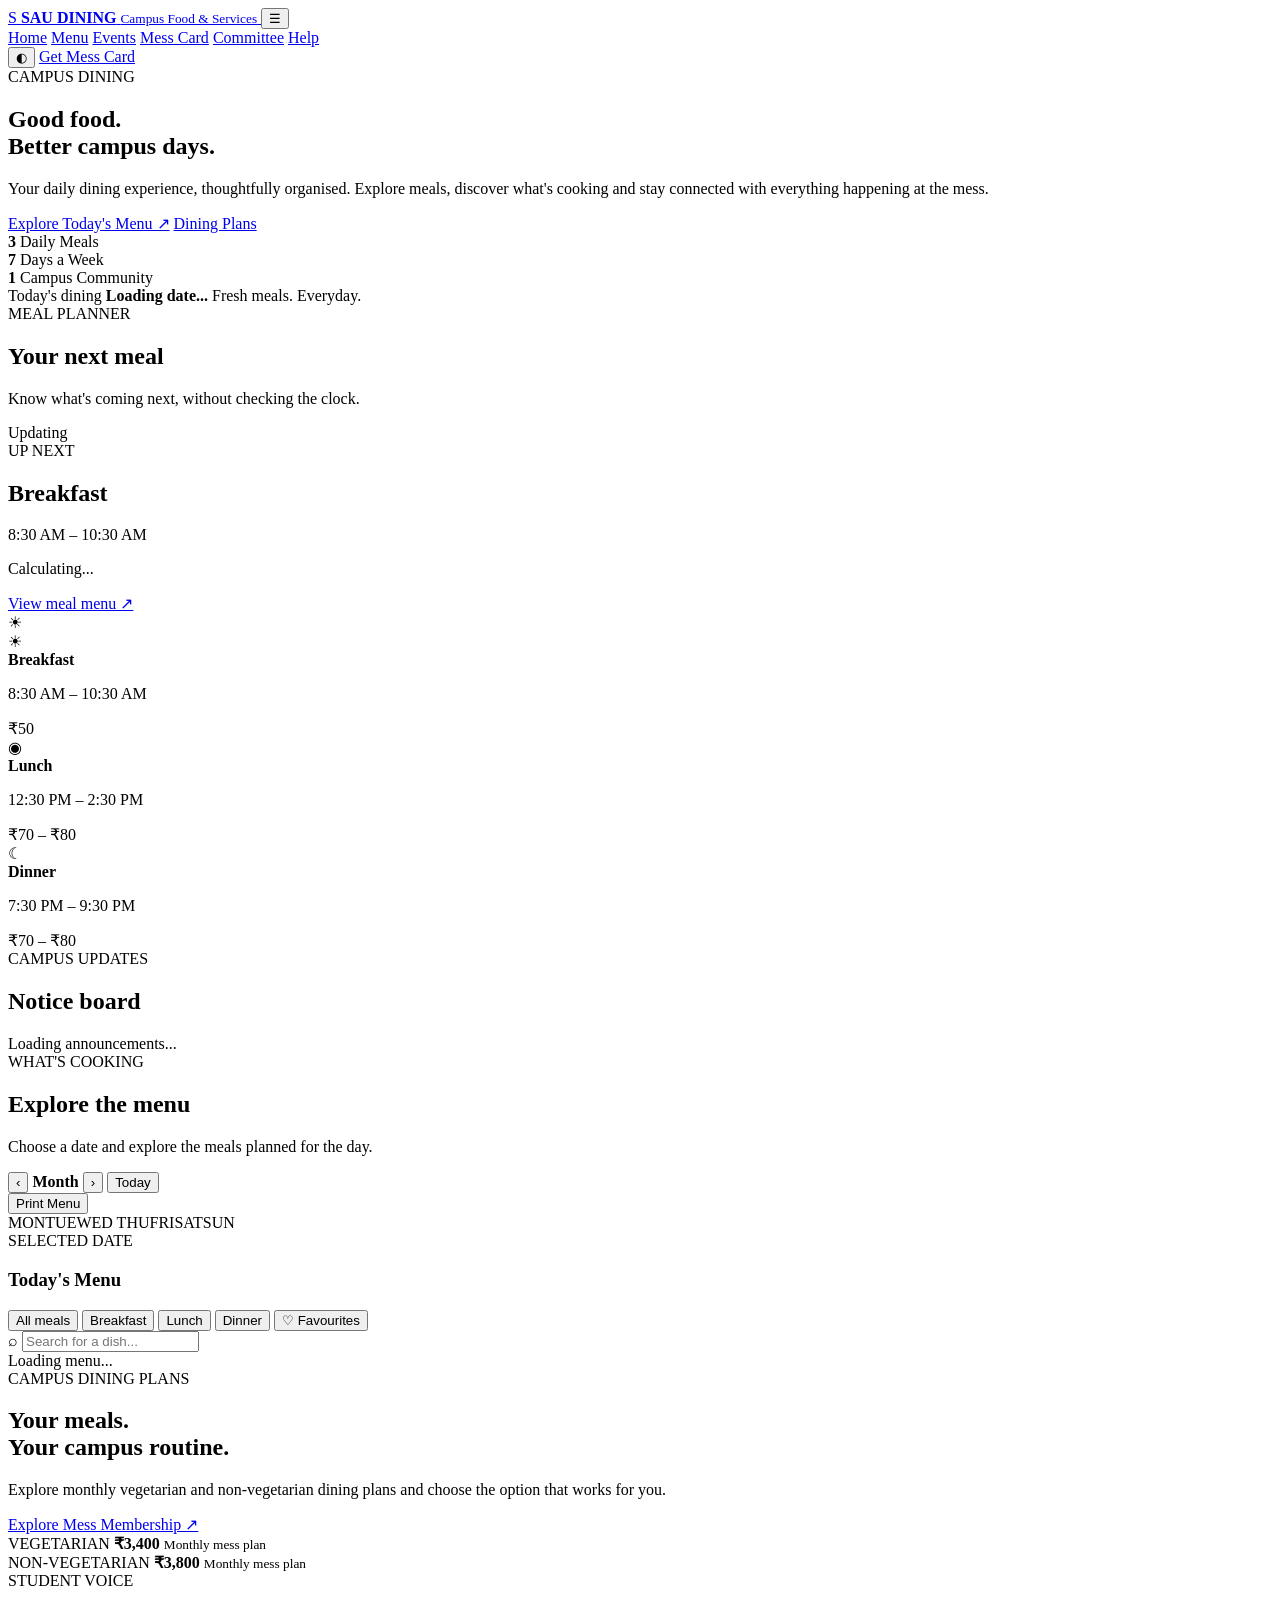
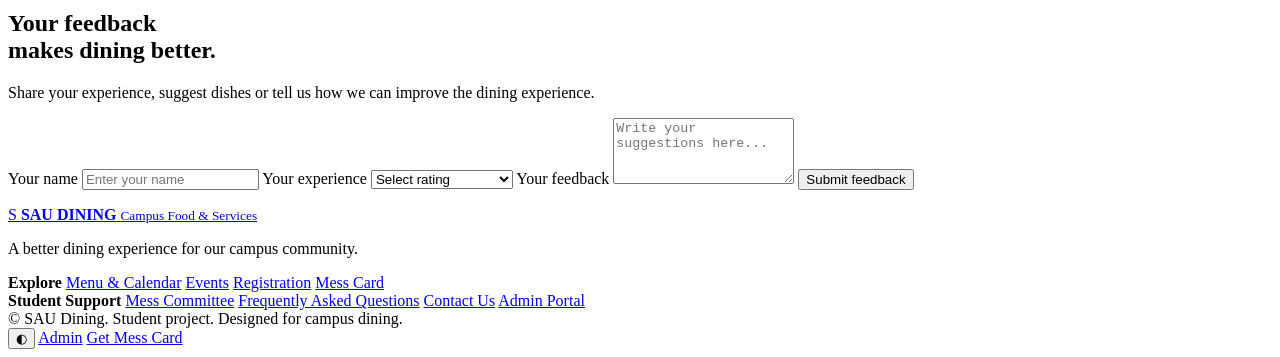
==== commit e616886d: "Replace all old websites to the new websites" ====
--- a/index.html
+++ b/index.html
@@ -2,149 +2,331 @@
 <!DOCTYPE html>
 <html lang="en">
 <head>
-    <meta charset="UTF-8">
-    <meta name="viewport" content="width=device-width, initial-scale=1.0">
-    <title>SAU Mess Menu | Home</title>
-    <link rel="stylesheet" href="style.css">
-    <script src="script.js" defer></script>
+  <meta charset="UTF-8">
+  <meta name="viewport" content="width=device-width, initial-scale=1.0">
+  <title>SAU Dining | Campus Food & Menu</title>
+  <meta name="description" content="South Asian University dining menu, meal timings, food plans and student dining services.">
+  <link rel="preconnect" href="https://fonts.googleapis.com">
+  <link rel="preconnect" href="https://fonts.gstatic.com" crossorigin>
+  <link href="https://fonts.googleapis.com/css2?family=DM+Sans:wght@400;500;600;700&family=Manrope:wght@400;500;600;700;800&display=swap" rel="stylesheet">
+  <link rel="stylesheet" href="assets/css/style.css">
 </head>
-<body>
-
-<header class="site-header">
-    <nav class="navbar container">
-        <a href="index.html" class="logo">SAU<span>Mess</span></a>
-
-        <button class="menu-toggle" id="menuToggle" aria-label="Toggle navigation">
-            ☰
-        </button>
-
-        <div class="nav-links" id="navLinks">
-            <a class="active" href="index.html">Home</a>
-            <a href="events.html">Food Calendar</a>
-            <a href="registration.html">Registration</a>
-            <a href="contact.html">Contact</a>
-            <button class="theme-toggle" id="themeToggle" type="button">🌙 Dark Mode</button>
-        </div>
+
+<body data-page="home">
+
+<div class="site-shell">
+
+  <header class="topbar">
+    <a href="index.html" class="brand">
+      <span class="brand-mark">S</span>
+      <span class="brand-text">
+        <strong>SAU DINING</strong>
+        <small>Campus Food & Services</small>
+      </span>
+    </a>
+
+    <button class="mobile-menu-btn" id="mobileMenuBtn" aria-label="Open menu">☰</button>
+
+    <nav class="main-nav" id="mainNav">
+      <a class="nav-link active" href="index.html">Home</a>
+      <a class="nav-link" href="#menuSection">Menu</a>
+      <a class="nav-link" href="events.html">Events</a>
+      <a class="nav-link" href="mess-card.html">Mess Card</a>
+      <a class="nav-link" href="committee.html">Committee</a>
+      <a class="nav-link" href="faq.html">Help</a>
     </nav>
-</header>
-
-<main>
-    <section class="hero">
-        <div class="container hero-content">
-            <div class="hero-text">
-                <span class="eyebrow">SOUTH ASIAN UNIVERSITY</span>
-                <h1>Your Campus Food,<br><span>Made Simple.</span></h1>
-                <p>
-                    Explore the mess menu, discover upcoming meals,
-                    save your favourite dishes and stay updated with
-                    campus food announcements.
-                </p>
-                <div class="hero-buttons">
-                    <a href="events.html" class="btn btn-primary">Explore Food Calendar</a>
-                    <a href="#today-menu" class="btn btn-outline">Today's Menu</a>
-                </div>
-            </div>
-
-            <div class="hero-visual">
-                <div class="food-illustration">🍱</div>
-                <div class="floating-note">Good food, better campus life!</div>
-            </div>
-        </div>
-    </section>
-
-    <section class="section container" id="today-menu">
-        <div class="section-heading">
-            <div>
-                <span class="eyebrow">WHAT'S COOKING?</span>
-                <h2>Today's Mess Menu</h2>
-                <p id="todayDate" class="muted-text"></p>
-            </div>
-            <a href="events.html" class="text-link">View Full Calendar →</a>
-        </div>
-
-        <div class="meal-grid" id="todayMeals">
-            <p class="muted-text">Loading today's menu...</p>
-        </div>
-    </section>
-
-    <section class="section features-section">
-        <div class="container">
-            <div class="section-heading centered">
-                <span class="eyebrow">MADE FOR STUDENTS</span>
-                <h2>Everything in One Place</h2>
-                <p>Useful tools to make campus dining easier.</p>
-            </div>
-
-            <div class="feature-grid">
-                <article class="feature-card">
-                    <div class="feature-icon">📅</div>
-                    <h3>Food Calendar</h3>
-                    <p>Check breakfast, lunch and dinner for any date.</p>
-                    <a href="events.html">Explore calendar →</a>
-                </article>
-
-                <article class="feature-card">
-                    <div class="feature-icon">❤️</div>
-                    <h3>Favourite Meals</h3>
-                    <p>Save your favourite food items for quick access.</p>
-                    <a href="events.html#favourites">View favourites →</a>
-                </article>
-
-                <article class="feature-card">
-                    <div class="feature-icon">⭐</div>
-                    <h3>Food Feedback</h3>
-                    <p>Rate meals and share your feedback.</p>
-                    <a href="events.html#feedback">Give feedback →</a>
-                </article>
-
-                <article class="feature-card">
-                    <div class="feature-icon">📢</div>
-                    <h3>Announcements</h3>
-                    <p>Stay informed about mess updates and special meals.</p>
-                    <a href="events.html#announcements">See updates →</a>
-                </article>
-            </div>
-        </div>
-    </section>
-
-    <section class="section container">
-        <div class="announcement-preview">
-            <div>
-                <span class="eyebrow">CAMPUS UPDATES</span>
-                <h2>Latest Announcements</h2>
-                <p>Check the latest mess-related information and updates.</p>
-            </div>
-            <a href="events.html#announcements" class="btn btn-primary">View Announcements</a>
-        </div>
-        <div class="announcement-list" id="homeAnnouncements"></div>
-    </section>
-
-    <section class="section container">
-        <div class="cta-banner">
-            <div>
-                <h2>Plan Your Meals Ahead!</h2>
-                <p>Explore the weekly menu and find out what's being served.</p>
-            </div>
-            <a href="events.html" class="btn btn-light">Open Food Calendar →</a>
-        </div>
-    </section>
-</main>
-
-<footer class="site-footer">
-    <div class="container footer-content">
+
+    <div class="header-actions">
+      <button class="icon-button" id="themeToggle" title="Toggle theme">◐</button>
+      <a class="button button-primary button-small" href="mess-card.html">Get Mess Card</a>
+    </div>
+  </header>
+
+  <main>
+
+    <section class="hero-section">
+      <div class="hero-copy">
+        <span class="eyebrow">
+          <span class="live-dot"></span>
+          CAMPUS DINING
+        </span>
+
+        <h1>Good food.<br>Better campus days.</h1>
+
+        <p>
+          Your daily dining experience, thoughtfully organised.
+          Explore meals, discover what's cooking and stay connected
+          with everything happening at the mess.
+        </p>
+
+        <div class="hero-actions">
+          <a href="#menuSection" class="button button-primary">Explore Today's Menu ↗</a>
+          <a href="mess-card.html" class="button button-outline">Dining Plans</a>
+        </div>
+
+        <div class="hero-mini-stats">
+          <div>
+            <strong>3</strong>
+            <span>Daily Meals</span>
+          </div>
+          <div>
+            <strong>7</strong>
+            <span>Days a Week</span>
+          </div>
+          <div>
+            <strong>1</strong>
+            <span>Campus Community</span>
+          </div>
+        </div>
+      </div>
+
+      <div class="hero-visual">
+        <div class="hero-food-image"></div>
+        <div class="hero-floating-card">
+          <span class="floating-label">Today's dining</span>
+          <strong id="heroDate">Loading date...</strong>
+          <span class="floating-subtext">Fresh meals. Everyday.</span>
+        </div>
+      </div>
+    </section>
+
+    <!-- SMART NEXT MEAL -->
+    <section class="next-meal-section">
+      <div class="section-heading">
         <div>
-            <a href="index.html" class="logo footer-logo">SAU<span>Mess</span></a>
-            <p>A student-friendly mess menu information portal.</p>
-        </div>
-        <div class="footer-links">
-            <a href="index.html">Home</a>
-            <a href="events.html">Food Calendar</a>
-            <a href="registration.html">Registration</a>
-            <a href="contact.html">Contact</a>
-        </div>
+          <span class="eyebrow">MEAL PLANNER</span>
+          <h2>Your next meal</h2>
+          <p>Know what's coming next, without checking the clock.</p>
+        </div>
+        <span class="status-pill" id="mealStatus">Updating</span>
+      </div>
+
+      <div class="next-meal-card" id="nextMealCard">
+        <div class="next-meal-content">
+          <span class="next-meal-overline">UP NEXT</span>
+          <h2 id="nextMealName">Breakfast</h2>
+          <p id="nextMealTiming">8:30 AM – 10:30 AM</p>
+          <p id="nextMealCountdown" class="countdown">Calculating...</p>
+          <a href="#menuSection" class="button button-light">View meal menu ↗</a>
+        </div>
+
+        <div class="next-meal-illustration">
+          <div class="meal-circle">
+            <span id="nextMealIcon">☀</span>
+          </div>
+        </div>
+      </div>
+
+      <div class="meal-timings-grid">
+        <article class="timing-card" data-meal="breakfast">
+          <span class="timing-icon">☀</span>
+          <div>
+            <strong>Breakfast</strong>
+            <p>8:30 AM – 10:30 AM</p>
+            <span>₹50</span>
+          </div>
+        </article>
+
+        <article class="timing-card" data-meal="lunch">
+          <span class="timing-icon">◉</span>
+          <div>
+            <strong>Lunch</strong>
+            <p>12:30 PM – 2:30 PM</p>
+            <span>₹70 – ₹80</span>
+          </div>
+        </article>
+
+        <article class="timing-card" data-meal="dinner">
+          <span class="timing-icon">☾</span>
+          <div>
+            <strong>Dinner</strong>
+            <p>7:30 PM – 9:30 PM</p>
+            <span>₹70 – ₹80</span>
+          </div>
+        </article>
+      </div>
+    </section>
+
+    <!-- ANNOUNCEMENTS -->
+    <section class="announcement-section" id="announcementsSection">
+      <div class="section-heading">
+        <div>
+          <span class="eyebrow">CAMPUS UPDATES</span>
+          <h2>Notice board</h2>
+        </div>
+      </div>
+
+      <div class="announcement-list" id="announcementList">
+        <div class="empty-state">Loading announcements...</div>
+      </div>
+    </section>
+
+    <!-- MENU -->
+    <section class="menu-section" id="menuSection">
+      <div class="section-heading">
+        <div>
+          <span class="eyebrow">WHAT'S COOKING</span>
+          <h2>Explore the menu</h2>
+          <p>Choose a date and explore the meals planned for the day.</p>
+        </div>
+      </div>
+
+      <div class="menu-toolbar">
+        <div class="calendar-controls">
+          <button class="icon-button" id="prevMonth" aria-label="Previous month">‹</button>
+          <strong id="calendarMonth">Month</strong>
+          <button class="icon-button" id="nextMonth" aria-label="Next month">›</button>
+          <button class="button button-outline button-small" id="todayBtn">Today</button>
+        </div>
+
+        <button class="button button-outline button-small" id="printMenuBtn">Print Menu</button>
+      </div>
+
+      <div class="calendar-panel">
+        <div class="calendar-weekdays">
+          <span>MON</span><span>TUE</span><span>WED</span>
+          <span>THU</span><span>FRI</span><span>SAT</span><span>SUN</span>
+        </div>
+        <div class="calendar-grid" id="calendarGrid"></div>
+      </div>
+
+      <div class="selected-date-heading">
+        <div>
+          <span class="eyebrow">SELECTED DATE</span>
+          <h3 id="selectedDateTitle">Today's Menu</h3>
+        </div>
+      </div>
+
+      <div class="meal-filter-row">
+        <button class="filter-button active" data-meal-filter="all">All meals</button>
+        <button class="filter-button" data-meal-filter="breakfast">Breakfast</button>
+        <button class="filter-button" data-meal-filter="lunch">Lunch</button>
+        <button class="filter-button" data-meal-filter="dinner">Dinner</button>
+        <button class="filter-button" id="favouritesFilter">♡ Favourites</button>
+      </div>
+
+      <div class="menu-search">
+        <span>⌕</span>
+        <input type="search" id="menuSearch" placeholder="Search for a dish...">
+      </div>
+
+      <div class="menu-meals-container" id="menuMealsContainer">
+        <div class="empty-state">Loading menu...</div>
+      </div>
+    </section>
+
+    <!-- MESS MEMBERSHIP PREVIEW -->
+    <section class="membership-preview">
+      <div class="membership-preview-copy">
+        <span class="eyebrow">CAMPUS DINING PLANS</span>
+        <h2>Your meals.<br>Your campus routine.</h2>
+        <p>
+          Explore monthly vegetarian and non-vegetarian dining plans
+          and choose the option that works for you.
+        </p>
+        <a href="mess-card.html" class="button button-primary">Explore Mess Membership ↗</a>
+      </div>
+
+      <div class="membership-price-preview">
+        <div class="price-preview">
+          <span>VEGETARIAN</span>
+          <strong>₹3,400</strong>
+          <small>Monthly mess plan</small>
+        </div>
+        <div class="price-preview">
+          <span>NON-VEGETARIAN</span>
+          <strong>₹3,800</strong>
+          <small>Monthly mess plan</small>
+        </div>
+      </div>
+    </section>
+
+    <!-- FEEDBACK -->
+    <section class="feedback-section" id="feedbackSection">
+      <div class="feedback-layout">
+        <div class="feedback-copy">
+          <span class="eyebrow">STUDENT VOICE</span>
+          <h2>Your feedback<br>makes dining better.</h2>
+          <p>
+            Share your experience, suggest dishes or tell us how
+            we can improve the dining experience.
+          </p>
+        </div>
+
+        <form id="feedbackForm" class="feedback-form">
+          <label for="feedbackName">Your name</label>
+          <input id="feedbackName" name="name" type="text" placeholder="Enter your name" required>
+
+          <label for="feedbackRating">Your experience</label>
+          <select id="feedbackRating" name="rating" required>
+            <option value="">Select rating</option>
+            <option value="5">Excellent</option>
+            <option value="4">Very good</option>
+            <option value="3">Good</option>
+            <option value="2">Needs improvement</option>
+            <option value="1">Poor</option>
+          </select>
+
+          <label for="feedbackMessage">Your feedback</label>
+          <textarea id="feedbackMessage" name="message" rows="4" placeholder="Write your suggestions here..." required></textarea>
+
+          <button class="button button-primary button-full" type="submit">Submit feedback</button>
+          <p class="form-status" id="feedbackStatus"></p>
+        </form>
+      </div>
+    </section>
+
+  </main>
+
+  <!-- FOOTER -->
+  <footer class="site-footer">
+    <div class="footer-main">
+      <div class="footer-brand">
+        <a href="index.html" class="brand">
+          <span class="brand-mark">S</span>
+          <span class="brand-text">
+            <strong>SAU DINING</strong>
+            <small>Campus Food & Services</small>
+          </span>
+        </a>
+        <p>A better dining experience for our campus community.</p>
+      </div>
+
+      <div class="footer-links">
+        <strong>Explore</strong>
+        <a href="index.html#menuSection">Menu & Calendar</a>
+        <a href="events.html">Events</a>
+        <a href="registration.html">Registration</a>
+        <a href="mess-card.html">Mess Card</a>
+      </div>
+
+      <div class="footer-links">
+        <strong>Student Support</strong>
+        <a href="committee.html">Mess Committee</a>
+        <a href="faq.html">Frequently Asked Questions</a>
+        <a href="contacts.html">Contact Us</a>
+        <a href="admin.html">Admin Portal</a>
+      </div>
     </div>
-    <p class="copyright">© <span class="current-year"></span> SAU Mess Menu. Student Project.</p>
-</footer>
+
+    <div class="footer-bottom">
+      <span>© <span id="footerYear"></span> SAU Dining. Student project.</span>
+      <span>Designed for campus dining.</span>
+    </div>
+  </footer>
+
+</div>
+
+<div id="toastContainer" class="toast-container"></div>
+
+
+
+<div class="header-actions">
+  <button class="icon-button" id="themeToggle" title="Toggle theme">◐</button>
+  <a href="admin.html" class="button button-outline button-small">Admin</a>
+  <a href="mess-card.html" class="button button-primary button-small">Get Mess Card</a>
+</div>
+<script src="assets/js/script.js"></script>
 
 </body>
 </html>
